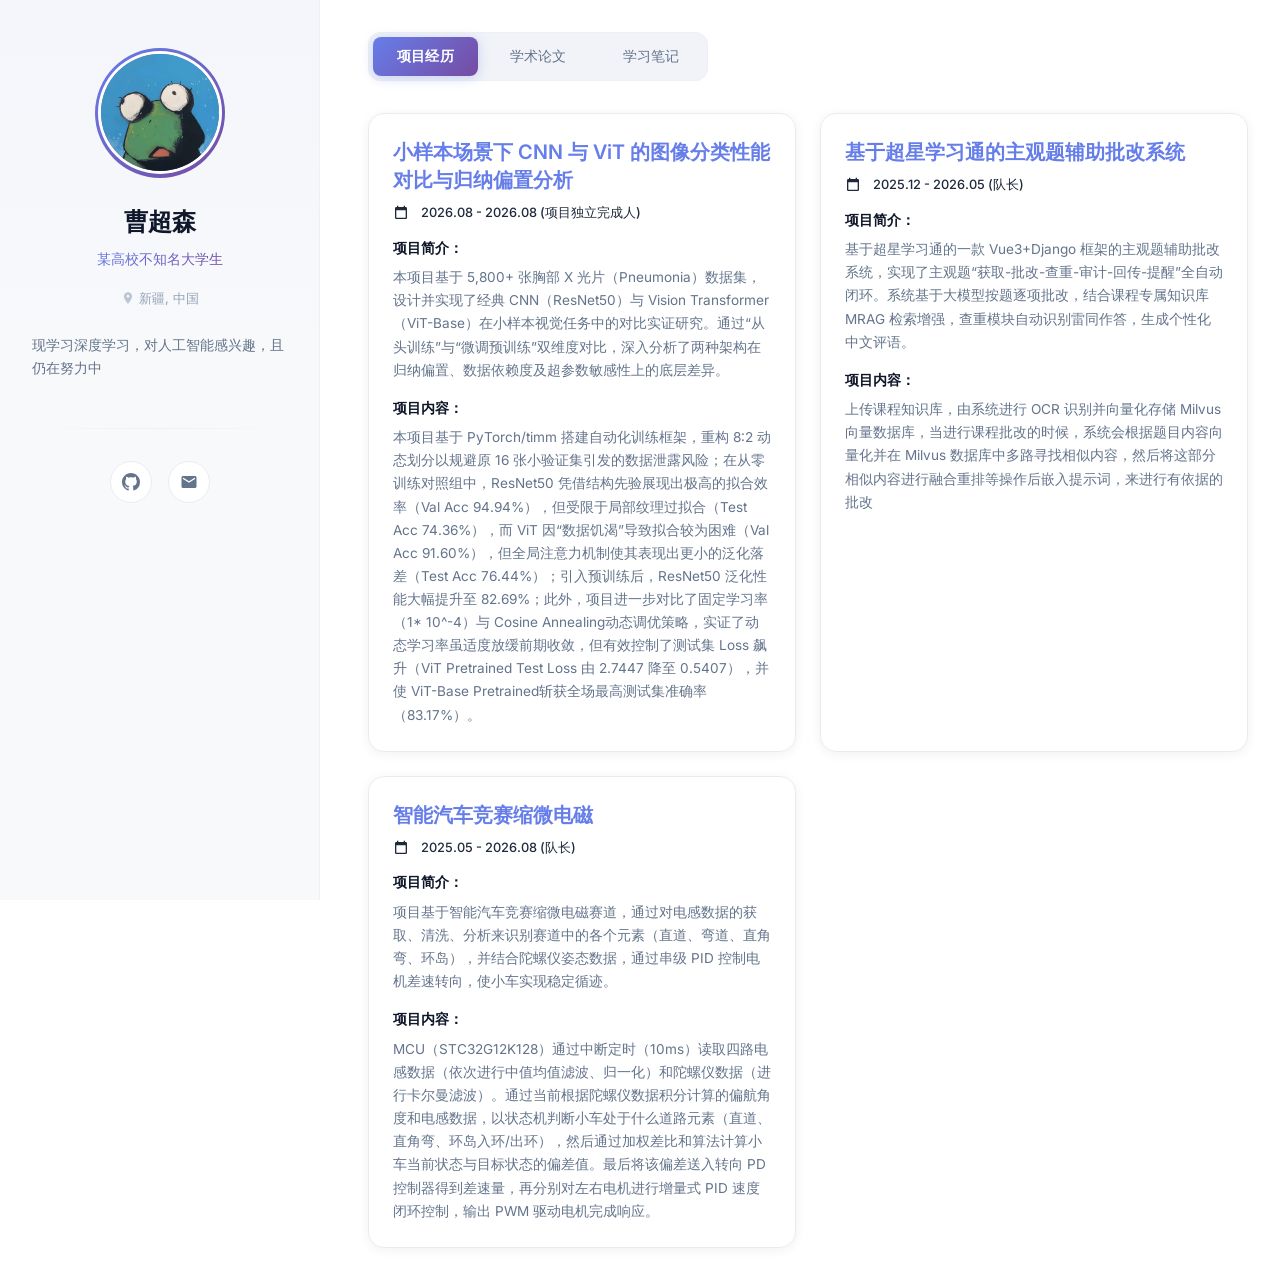
==== index.html @ 3aa0728d "first commit" ====
<!DOCTYPE html>
<html lang="zh-CN">

<head>
  <meta charset="UTF-8" />
  <meta name="viewport" content="width=device-width, initial-scale=1.0" />
  <title>张明远 — 个人主页</title>
  <meta name="description" content="张明远的个人学术主页，展示项目经历、学术论文和学习笔记。" />
  <link rel="preconnect" href="https://fonts.googleapis.com" />
  <link rel="preconnect" href="https://fonts.gstatic.com" crossorigin />
  <link href="https://fonts.googleapis.com/css2?family=Inter:wght@400;500;600;700&display=swap" rel="stylesheet" />
  <link rel="stylesheet" href="style.css?v=2" />
</head>

<body>

  <!-- Mobile menu toggle -->
  <button class="mobile-toggle" id="mobileToggle" aria-label="打开菜单">
    <svg viewBox="0 0 24 24">
      <path d="M3 6h18v2H3V6zm0 5h18v2H3v-2zm0 5h18v2H3v-2z" />
    </svg>
  </button>
  <div class="sidebar-overlay" id="sidebarOverlay"></div>

  <div class="layout">
    <!-- ===== Sidebar ===== -->
    <aside class="sidebar" id="sidebar">
      <div class="avatar-wrapper">
        <div class="avatar-ring">
          <div class="avatar-placeholder" id="avatarPlaceholder"></div>
        </div>
      </div>

      <div class="profile-info">
        <h1 class="profile-name" id="profileName">加载中...</h1>
        <p class="profile-title" id="profileTitle"></p>
        <p class="profile-location" id="profileLocation">
          <svg viewBox="0 0 24 24">
            <path
              d="M12 2C8.13 2 5 5.13 5 9c0 5.25 7 13 7 13s7-7.75 7-13c0-3.87-3.13-7-7-7zm0 9.5c-1.38 0-2.5-1.12-2.5-2.5s1.12-2.5 2.5-2.5 2.5 1.12 2.5 2.5-1.12 2.5-2.5 2.5z"
              fill="currentColor" />
          </svg>
          <span></span>
        </p>
      </div>

      <p class="profile-bio" id="profileBio"></p>

      <div class="divider"></div>

      <div class="social-links" id="socialLinks"></div>
    </aside>

    <!-- ===== Main Content ===== -->
    <main class="content">
      <nav class="tab-nav" id="tabNav">
        <button class="tab-btn active" data-tab="projects">项目经历</button>
        <button class="tab-btn" data-tab="papers">学术论文</button>
        <button class="tab-btn" data-tab="notes">学习笔记</button>
      </nav>

      <div class="card-grid" id="cardGrid">
        <div class="loading-state">
          <div class="loading-spinner"></div>
          <p>加载中...</p>
        </div>
      </div>
    </main>
  </div>

  <script src="app.js?v=2"></script>
</body>

</html>
---- style.css ----
/* ===== CSS Custom Properties ===== */
:root {
  --bg-primary: #ffffff;
  --bg-secondary: #f8f9fb;
  --bg-sidebar: rgba(248, 249, 251, 0.95);
  --bg-card: #ffffff;
  --bg-card-hover: #ffffff;
  --bg-tab: #f1f3f8;
  --bg-code: #f5f6fa;
  --bg-tag: rgba(102, 126, 234, 0.08);

  --border-subtle: #edf0f5;
  --border-card: #e8ecf2;
  --border-accent: rgba(102, 126, 234, 0.35);

  --text-primary: #1e293b;
  --text-secondary: #64748b;
  --text-muted: #94a3b8;
  --text-heading: #0f172a;

  --accent-start: #667eea;
  --accent-end: #764ba2;
  --accent-text: #5b6abf;
  --accent-glow: rgba(102, 126, 234, 0.08);

  --tag-bg: rgba(102, 126, 234, 0.08);
  --tag-text: #5b6abf;

  --sidebar-width: 320px;
  --content-max-width: 900px;
  --gap-lg: 32px;
  --gap-md: 24px;
  --gap-sm: 16px;
  --gap-xs: 8px;
  --radius-lg: 16px;
  --radius-md: 12px;
  --radius-sm: 8px;
  --radius-xs: 4px;

  --transition-fast: 0.2s ease;
  --transition-normal: 0.3s ease;
  --transition-slow: 0.5s ease;

  --shadow-card: 0 2px 12px rgba(0, 0, 0, 0.06);
  --shadow-card-hover: 0 8px 24px rgba(0, 0, 0, 0.1);
  --shadow-glow: 0 0 0 3px rgba(102, 126, 234, 0.1);
}

/* ===== Reset & Base ===== */
*,
*::before,
*::after {
  margin: 0;
  padding: 0;
  box-sizing: border-box;
}

html {
  font-size: 16px;
  scroll-behavior: smooth;
}

body {
  font-family: 'Inter', -apple-system, BlinkMacSystemFont, 'Segoe UI', sans-serif;
  background-color: var(--bg-primary);
  color: var(--text-primary);
  line-height: 1.7;
  min-height: 100vh;
  overflow-x: hidden;
}

/* Ambient background — clean white */
body::before {
  content: '';
  position: fixed;
  inset: 0;
  background: #ffffff;
  pointer-events: none;
  z-index: 0;
}

a {
  color: var(--accent-text);
  text-decoration: none;
  transition: color var(--transition-fast);
}

a:hover {
  color: var(--accent-start);
}

img {
  max-width: 100%;
  height: auto;
}

/* ===== Custom Scrollbar ===== */
::-webkit-scrollbar {
  width: 6px;
}

::-webkit-scrollbar-track {
  background: transparent;
}

::-webkit-scrollbar-thumb {
  background: rgba(0, 0, 0, 0.12);
  border-radius: 3px;
}

::-webkit-scrollbar-thumb:hover {
  background: rgba(0, 0, 0, 0.2);
}

/* ===== Main Layout ===== */
.layout {
  display: flex;
  min-height: 100vh;
  position: relative;
  z-index: 1;
}

/* ===== Sidebar ===== */
.sidebar {
  width: var(--sidebar-width);
  min-height: 100vh;
  position: fixed;
  top: 0;
  left: 0;
  background: var(--bg-sidebar);
  backdrop-filter: blur(20px);
  -webkit-backdrop-filter: blur(20px);
  border-right: 1px solid var(--border-subtle);
  display: flex;
  flex-direction: column;
  align-items: center;
  padding: 48px 28px 32px;
  z-index: 10;
  overflow-y: auto;
}

.sidebar::before {
  content: '';
  position: absolute;
  inset: 0;
  background: linear-gradient(180deg, rgba(102, 126, 234, 0.03) 0%, transparent 40%);
  pointer-events: none;
}

/* ===== Avatar ===== */
.avatar-wrapper {
  position: relative;
  margin-bottom: var(--gap-md);
}

.avatar-ring {
  width: 130px;
  height: 130px;
  border-radius: 50%;
  padding: 3px;
  background: linear-gradient(135deg, var(--accent-start), var(--accent-end));
  animation: ringPulse 3s ease-in-out infinite;
}

.avatar-ring img {
  width: 100%;
  height: 100%;
  border-radius: 50%;
  object-fit: cover;
  border: 3px solid var(--bg-primary);
}

.avatar-placeholder {
  width: 100%;
  height: 100%;
  border-radius: 50%;
  background: linear-gradient(135deg, var(--accent-start), var(--accent-end));
  border: 3px solid var(--bg-primary);
  display: flex;
  align-items: center;
  justify-content: center;
  font-size: 2.8rem;
  font-weight: 700;
  color: #ffffff;
  letter-spacing: -1px;
}

@keyframes ringPulse {

  0%,
  100% {
    box-shadow: 0 0 0 0 rgba(102, 126, 234, 0.3);
  }

  50% {
    box-shadow: 0 0 20px 4px rgba(102, 126, 234, 0.15);
  }
}

/* ===== Profile Info ===== */
.profile-info {
  text-align: center;
  position: relative;
  z-index: 1;
}

.profile-name {
  font-size: 1.5rem;
  font-weight: 700;
  color: var(--text-heading);
  margin-bottom: 4px;
}

.profile-title {
  font-size: 0.9rem;
  font-weight: 500;
  background: linear-gradient(135deg, var(--accent-start), var(--accent-end));
  -webkit-background-clip: text;
  -webkit-text-fill-color: transparent;
  background-clip: text;
  margin-bottom: var(--gap-sm);
}

.profile-location {
  font-size: 0.82rem;
  color: var(--text-muted);
  display: flex;
  align-items: center;
  justify-content: center;
  gap: 4px;
  margin-bottom: var(--gap-md);
}

.profile-location svg {
  width: 14px;
  height: 14px;
  opacity: 0.6;
}

.profile-bio {
  font-size: 0.85rem;
  color: var(--text-secondary);
  line-height: 1.7;
  margin-bottom: var(--gap-lg);
  text-align: left;
  padding: 0 4px;
}

/* ===== Divider ===== */
.divider {
  width: 100%;
  height: 1px;
  background: linear-gradient(90deg, transparent, var(--border-subtle), transparent);
  margin: var(--gap-sm) 0;
}

/* ===== Social Links ===== */
.social-links {
  display: flex;
  gap: var(--gap-sm);
  margin-top: var(--gap-sm);
  position: relative;
  z-index: 1;
}

.social-link {
  width: 42px;
  height: 42px;
  border-radius: 50%;
  background: var(--bg-card);
  border: 1px solid var(--border-card);
  display: flex;
  align-items: center;
  justify-content: center;
  transition: all var(--transition-normal);
  cursor: pointer;
}

.social-link svg {
  width: 18px;
  height: 18px;
  fill: var(--text-secondary);
  transition: fill var(--transition-fast);
}

.social-link:hover {
  background: var(--accent-glow);
  border-color: var(--border-accent);
  transform: translateY(-2px);
  box-shadow: var(--shadow-glow);
}

.social-link:hover svg {
  fill: var(--accent-text);
}

/* ===== Content Area ===== */
.content {
  flex: 1;
  margin-left: var(--sidebar-width);
  padding: var(--gap-lg) var(--gap-lg) var(--gap-lg) 48px;
  min-height: 100vh;
}

/* ===== Tab Navigation ===== */
.tab-nav {
  display: flex;
  gap: var(--gap-xs);
  margin-bottom: var(--gap-lg);
  padding: 4px;
  background: var(--bg-tab);
  border-radius: var(--radius-md);
  border: 1px solid var(--border-subtle);
  width: fit-content;
}

.tab-btn {
  padding: 10px 24px;
  border-radius: var(--radius-sm);
  border: none;
  background: transparent;
  color: var(--text-secondary);
  font-family: inherit;
  font-size: 0.9rem;
  font-weight: 500;
  cursor: pointer;
  transition: all var(--transition-normal);
  position: relative;
  letter-spacing: 0.2px;
}

.tab-btn:hover {
  color: var(--text-primary);
  background: rgba(0, 0, 0, 0.03);
}

.tab-btn.active {
  background: linear-gradient(135deg, var(--accent-start), var(--accent-end));
  color: #fff;
  font-weight: 600;
  box-shadow: 0 2px 12px rgba(102, 126, 234, 0.3);
}

/* ===== Card Grid ===== */
.card-grid {
  display: grid;
  grid-template-columns: repeat(auto-fill, minmax(340px, 1fr));
  gap: var(--gap-md);
}

/* ===== Card ===== */
.card {
  background: var(--bg-card);
  border: 1px solid var(--border-card);
  border-radius: var(--radius-lg);
  padding: var(--gap-md);
  cursor: pointer;
  transition: all var(--transition-normal);
  position: relative;
  overflow: hidden;
  opacity: 0;
  transform: translateY(16px);
  animation: fadeInUp 0.6s ease forwards;
  box-shadow: var(--shadow-card);
}

.card::before {
  content: '';
  position: absolute;
  inset: 0;
  background: linear-gradient(135deg, rgba(102, 126, 234, 0.04) 0%, transparent 60%);
  opacity: 0;
  transition: opacity var(--transition-normal);
}

.card:hover {
  background: var(--bg-card-hover);
  border-color: var(--border-accent);
  transform: translateY(-4px);
  box-shadow: var(--shadow-card-hover), var(--shadow-glow);
}

.card:hover::before {
  opacity: 1;
}

.card.no-hover {
  cursor: default;
}

.card.no-hover:hover {
  transform: translateY(0);
  box-shadow: var(--shadow-card);
  border-color: var(--border-card);
}

.card.no-hover:hover::before {
  opacity: 0;
}

.card-title {
  font-size: 1.1rem;
  font-weight: 600;
  color: var(--text-heading);
  margin-bottom: var(--gap-xs);
  position: relative;
  z-index: 1;
  line-height: 1.4;
}

.card-meta {
  font-size: 0.8rem;
  color: var(--text-muted);
  margin-bottom: var(--gap-sm);
  display: flex;
  align-items: center;
  gap: var(--gap-xs);
  flex-wrap: wrap;
  position: relative;
  z-index: 1;
}

.card-meta .separator {
  width: 3px;
  height: 3px;
  background: var(--text-muted);
  border-radius: 50%;
}

.card-tags {
  display: flex;
  flex-wrap: wrap;
  gap: 6px;
  margin-bottom: var(--gap-sm);
  position: relative;
  z-index: 1;
}

.tag {
  padding: 3px 10px;
  border-radius: 20px;
  background: var(--tag-bg);
  color: var(--tag-text);
  font-size: 0.72rem;
  font-weight: 500;
  letter-spacing: 0.3px;
}

.card-summary {
  font-size: 0.85rem;
  color: var(--text-secondary);
  line-height: 1.7;
  position: relative;
  z-index: 1;
  display: -webkit-box;
  -webkit-line-clamp: 3;
  -webkit-box-orient: vertical;
  overflow: hidden;
}

/* Card stagger animation */
.card:nth-child(1) {
  animation-delay: 0.05s;
}

.card:nth-child(2) {
  animation-delay: 0.1s;
}

.card:nth-child(3) {
  animation-delay: 0.15s;
}

.card:nth-child(4) {
  animation-delay: 0.2s;
}

.card:nth-child(5) {
  animation-delay: 0.25s;
}

.card:nth-child(6) {
  animation-delay: 0.3s;
}

/* ===== Loading & Empty State ===== */
.loading-state,
.empty-state {
  text-align: center;
  padding: 80px var(--gap-md);
  color: var(--text-muted);
  font-size: 0.95rem;
}

.loading-spinner {
  width: 32px;
  height: 32px;
  border: 3px solid var(--border-subtle);
  border-top-color: var(--accent-start);
  border-radius: 50%;
  animation: spin 0.8s linear infinite;
  margin: 0 auto var(--gap-sm);
}

@keyframes spin {
  to {
    transform: rotate(360deg);
  }
}

/* ===== Animations ===== */
@keyframes fadeInUp {
  from {
    opacity: 0;
    transform: translateY(16px);
  }

  to {
    opacity: 1;
    transform: translateY(0);
  }
}

@keyframes fadeIn {
  from {
    opacity: 0;
  }

  to {
    opacity: 1;
  }
}

/* ====================================================
   DETAIL PAGE STYLES
   ==================================================== */

.detail-page {
  max-width: var(--content-max-width);
  margin: 0 auto;
  padding: var(--gap-lg);
  animation: fadeIn var(--transition-slow) ease;
  position: relative;
  z-index: 1;
}

/* Back button */
.back-btn {
  display: inline-flex;
  align-items: center;
  gap: var(--gap-xs);
  padding: 8px 18px;
  border-radius: var(--radius-sm);
  background: var(--bg-card);
  border: 1px solid var(--border-card);
  color: var(--text-secondary);
  font-size: 0.85rem;
  font-family: inherit;
  cursor: pointer;
  transition: all var(--transition-normal);
  margin-bottom: var(--gap-lg);
  text-decoration: none;
}

.back-btn svg {
  width: 16px;
  height: 16px;
  fill: currentColor;
}

.back-btn:hover {
  background: var(--accent-glow);
  border-color: var(--border-accent);
  color: var(--accent-text);
}

/* Detail Header */
.detail-header {
  margin-bottom: 48px;
  padding-bottom: var(--gap-lg);
  border-bottom: 1px solid var(--border-subtle);
}

.detail-title {
  font-size: 2rem;
  font-weight: 700;
  color: var(--text-heading);
  line-height: 1.3;
  margin-bottom: var(--gap-sm);
}

.detail-meta {
  display: flex;
  flex-wrap: wrap;
  align-items: center;
  gap: var(--gap-sm);
  margin-bottom: var(--gap-sm);
  font-size: 0.85rem;
  color: var(--text-muted);
}

.detail-meta-item {
  display: flex;
  align-items: center;
  gap: 4px;
}

.detail-meta-item svg {
  width: 14px;
  height: 14px;
  opacity: 0.6;
}

.detail-authors {
  font-size: 0.9rem;
  color: var(--text-secondary);
  margin-bottom: var(--gap-sm);
}

.detail-authors strong {
  color: var(--accent-text);
}

.detail-tags {
  display: flex;
  flex-wrap: wrap;
  gap: 6px;
}

/* Detail Sections */
.detail-content {
  display: flex;
  flex-direction: column;
  gap: 40px;
}

/* ===== Markdown Content Typography ===== */
.detail-content {
  animation: fadeInUp var(--transition-slow) ease both;
  animation-delay: 0.1s;
}

.detail-content h2 {
  font-size: 1.3rem;
  font-weight: 600;
  color: var(--text-heading);
  margin-top: var(--gap-lg);
  margin-bottom: var(--gap-sm);
  padding-left: 14px;
  border-left: 3px solid var(--accent-start);
}

.detail-content h3 {
  font-size: 1.1rem;
  font-weight: 600;
  color: var(--text-heading);
  margin-top: var(--gap-md);
  margin-bottom: var(--gap-xs);
}

.detail-content p {
  font-size: 0.95rem;
  color: var(--text-secondary);
  line-height: 1.85;
  margin-bottom: var(--gap-sm);
}

.detail-content strong {
  color: var(--text-primary);
  font-weight: 600;
}

.detail-content em {
  color: var(--accent-text);
  font-style: italic;
}

.detail-content code:not(pre code) {
  background: var(--bg-code);
  padding: 2px 7px;
  border-radius: var(--radius-xs);
  font-size: 0.88em;
  font-family: 'JetBrains Mono', 'Fira Code', monospace;
  color: var(--accent-text);
}

.detail-content ul, .detail-content ol {
  padding-left: 24px;
  margin-bottom: var(--gap-md);
}

.detail-content li {
  margin-bottom: 8px;
  font-size: 0.95rem;
  color: var(--text-secondary);
  line-height: 1.6;
}

.detail-content li::marker {
  color: var(--accent-start);
}

.detail-content pre {
  margin-bottom: var(--gap-md);
  border-radius: var(--radius-md);
  overflow: hidden;
  border: 1px solid var(--border-subtle);
  background: var(--bg-code) !important;
  padding: var(--gap-sm);
}

.detail-content pre code {
  font-family: 'JetBrains Mono', 'Fira Code', 'Cascadia Code', monospace;
  font-size: 0.85rem;
  line-height: 1.6;
  background: transparent !important;
  padding: 0;
}

.detail-content img {
  max-width: 100%;
  border-radius: var(--radius-md);
  border: 1px solid var(--border-subtle);
  margin: var(--gap-sm) 0;
}

.detail-content a {
  color: var(--accent-start);
  text-decoration: none;
  border-bottom: 1px dashed var(--accent-start);
  transition: all var(--transition-fast);
}

.detail-content a:hover {
  color: var(--accent-end);
  border-bottom-style: solid;
}

/* Formula center */
.detail-content .katex-display {
  padding: var(--gap-md);
  background: var(--bg-secondary);
  border-radius: var(--radius-md);
  border: 1px solid var(--border-subtle);
  overflow-x: auto;
  margin-bottom: var(--gap-md);
}

/* ===== Mobile Menu Toggle ===== */
.mobile-toggle {
  display: none;
  position: fixed;
  top: 16px;
  left: 16px;
  z-index: 100;
  width: 44px;
  height: 44px;
  border-radius: 50%;
  background: var(--bg-sidebar);
  backdrop-filter: blur(20px);
  border: 1px solid var(--border-card);
  cursor: pointer;
  align-items: center;
  justify-content: center;
}

.mobile-toggle svg {
  width: 20px;
  height: 20px;
  fill: var(--text-primary);
}

.sidebar-overlay {
  display: none;
  position: fixed;
  inset: 0;
  background: rgba(0, 0, 0, 0.5);
  z-index: 9;
}

/* ===== Responsive ===== */
@media (max-width: 1024px) {
  .card-grid {
    grid-template-columns: 1fr;
  }
}

@media (max-width: 768px) {
  .mobile-toggle {
    display: flex;
  }

  .sidebar {
    transform: translateX(-100%);
    transition: transform var(--transition-normal);
    z-index: 20;
  }

  .sidebar.open {
    transform: translateX(0);
  }

  .sidebar-overlay.open {
    display: block;
  }

  .content {
    margin-left: 0;
    padding: 72px var(--gap-sm) var(--gap-lg);
  }

  .tab-nav {
    width: 100%;
    overflow-x: auto;
    -webkit-overflow-scrolling: touch;
  }

  .tab-btn {
    white-space: nowrap;
    padding: 8px 18px;
    font-size: 0.85rem;
  }

  .card-grid {
    grid-template-columns: 1fr;
    gap: var(--gap-sm);
  }

  .detail-page {
    padding: var(--gap-sm);
  }

  .detail-title {
    font-size: 1.5rem;
  }

  .section-heading {
    font-size: 1.15rem;
  }
}
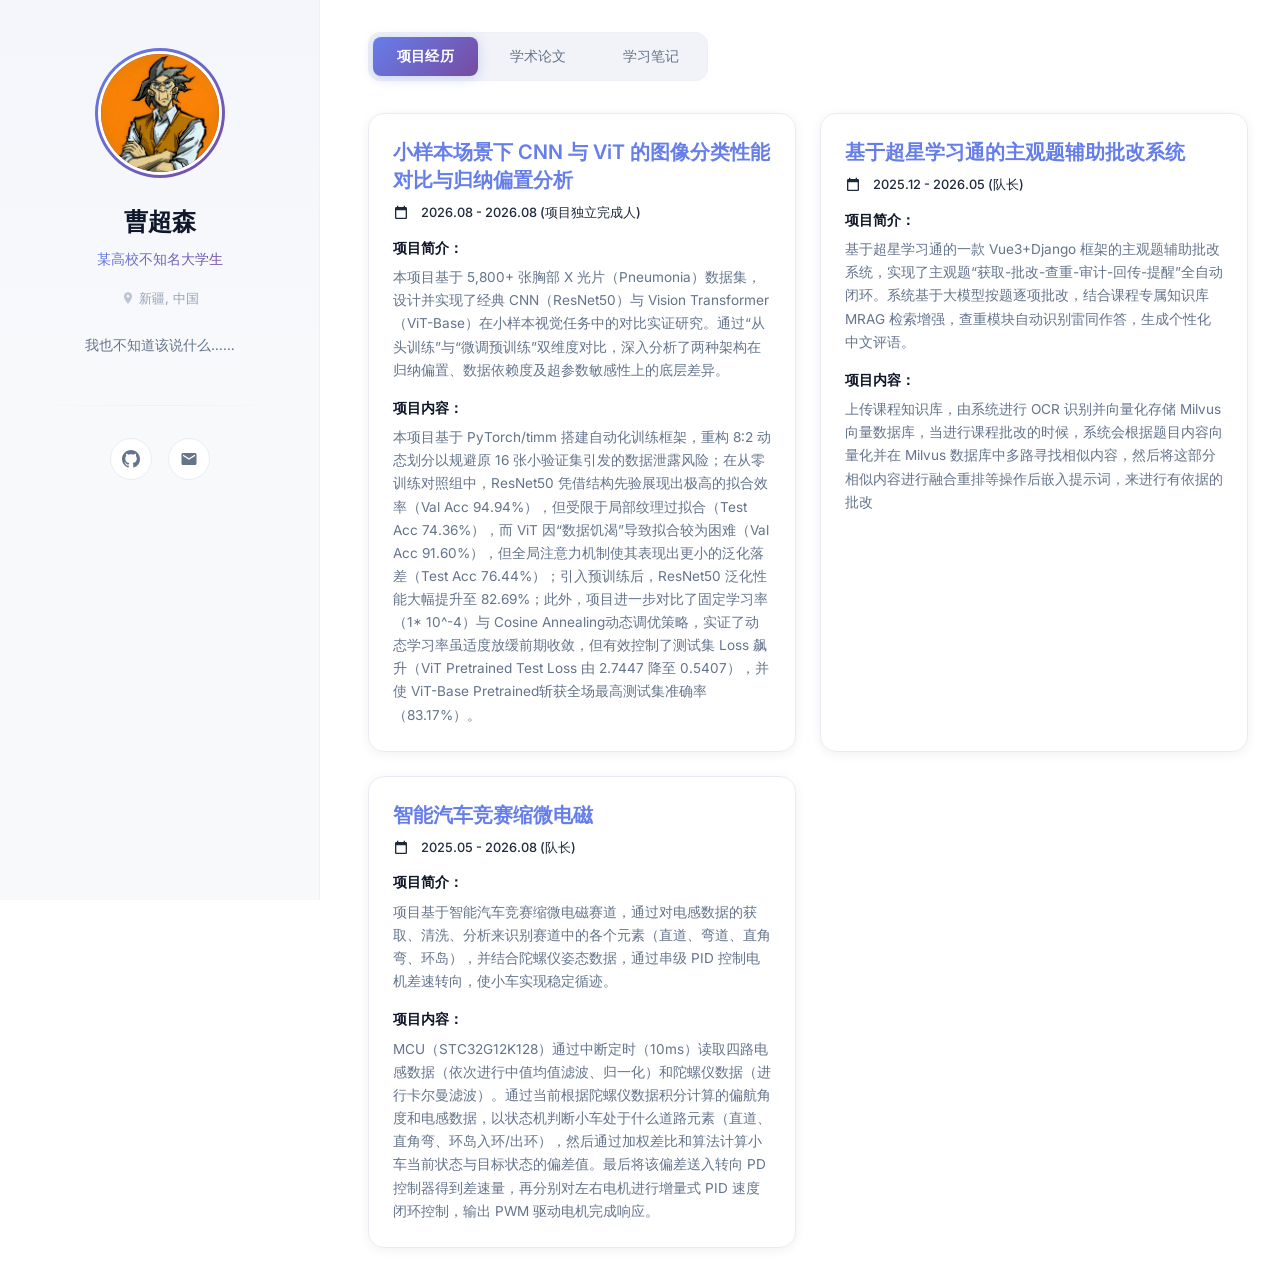
==== commit fd29d687: "update: avatar, profile" ====
--- a/index.html
+++ b/index.html
@@ -4,8 +4,8 @@
 <head>
   <meta charset="UTF-8" />
   <meta name="viewport" content="width=device-width, initial-scale=1.0" />
-  <title>张明远 — 个人主页</title>
-  <meta name="description" content="张明远的个人学术主页，展示项目经历、学术论文和学习笔记。" />
+  <title>CCS — 个人主页</title>
+  <meta name="description" content="曹超森的个人学术主页，展示项目经历、学术论文和学习笔记。" />
   <link rel="preconnect" href="https://fonts.googleapis.com" />
   <link rel="preconnect" href="https://fonts.gstatic.com" crossorigin />
   <link href="https://fonts.googleapis.com/css2?family=Inter:wght@400;500;600;700&display=swap" rel="stylesheet" />
@@ -71,4 +71,4 @@
   <script src="app.js?v=2"></script>
 </body>
 
-</html>+</html>
